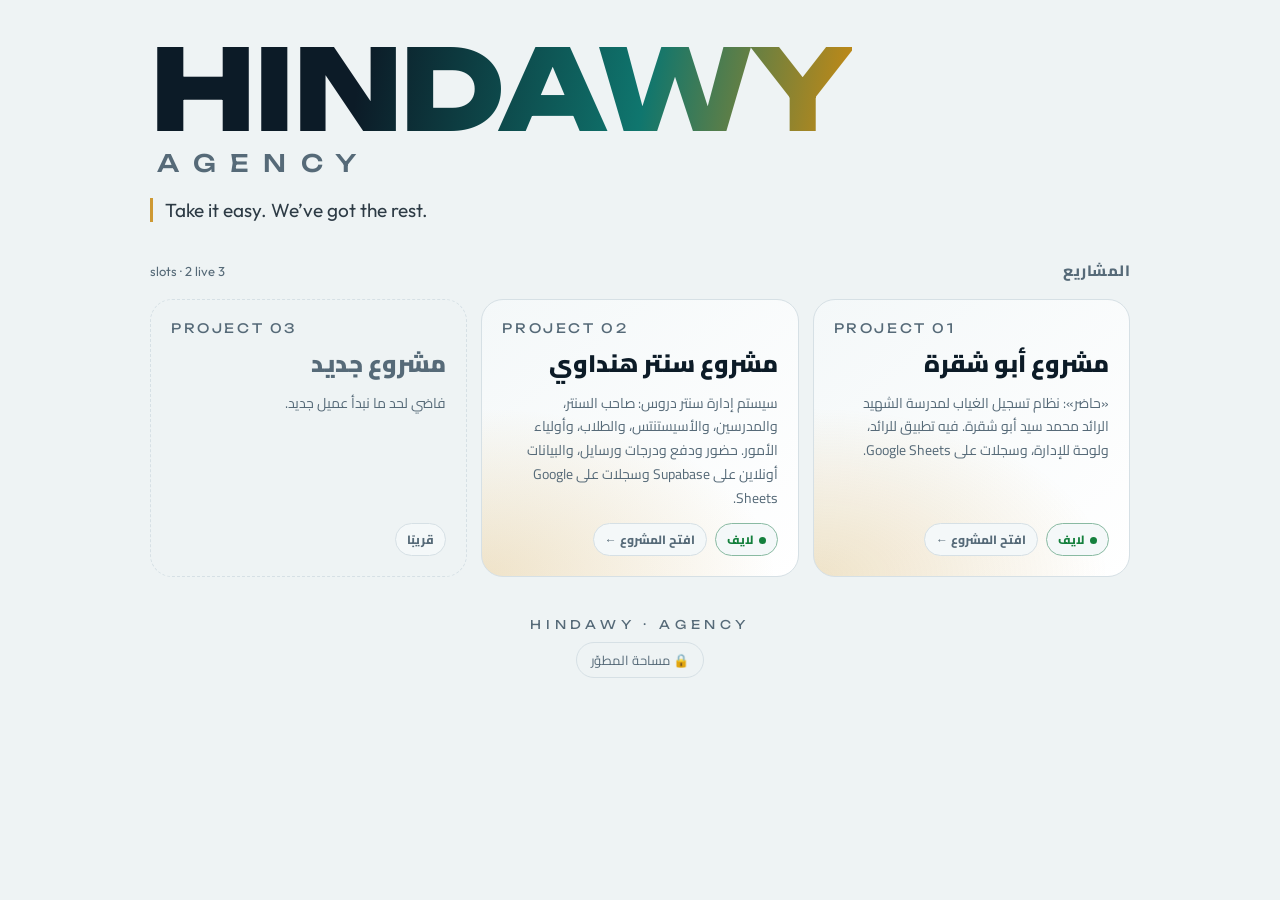
==== index.html @ 333e9ac5 "إضافة مشروع سنتر هنداوي (PROJECT 02) جنب أبو شقرة" ====
<!DOCTYPE html>
<html lang="ar" dir="rtl">
<head>
<meta charset="utf-8">
<meta name="viewport" content="width=device-width, initial-scale=1, viewport-fit=cover">
<meta name="theme-color" content="#06121b">
<title>HINDAWY Agency</title>
<meta name="description" content="HINDAWY Agency — Take it easy. We’ve got the rest.">
<link rel="stylesheet" href="https://fonts.googleapis.com/css2?family=Cairo:wght@500;700;800;900&family=Unbounded:wght@500;800&family=Outfit:wght@400;600&display=swap">
<link rel="stylesheet" href="agency.css">
</head>
<body>
<div class="wrap">
 <header class="brand">
  <div class="w">HINDAWY</div>
  <div class="a">AGENCY</div>
  <div class="q">Take it easy. We’ve got the rest.</div>
 </header>

 <main class="wrap" style="gap:14px">
  <div class="sec-h"><h2>المشاريع</h2><small>3 slots · 2 live</small></div>
  <div class="projects">
   <a class="proj main" href="abu-shaqra/">
    <span class="no">PROJECT 01</span>
    <h3>مشروع أبو شقرة</h3>
    <p>«حاضر»: نظام تسجيل الغياب لمدرسة الشهيد الرائد محمد سيد أبو شقرة. فيه تطبيق للرائد، ولوحة للإدارة، وسجلات على Google Sheets.</p>
    <span class="foot"><span class="chip live">لايف</span><span class="chip">افتح المشروع ←</span></span>
   </a>
   <a class="proj main" href="center/">
    <span class="no">PROJECT 02</span>
    <h3>مشروع سنتر هنداوي</h3>
    <p>سيستم إدارة سنتر دروس: صاحب السنتر، والمدرسين، والأسيستنتس، والطلاب، وأولياء الأمور. حضور ودفع ودرجات ورسايل، والبيانات أونلاين على Supabase وسجلات على Google Sheets.</p>
    <span class="foot"><span class="chip live">لايف</span><span class="chip">افتح المشروع ←</span></span>
   </a>
   <div class="proj ghost"><span class="no">PROJECT 03</span><h3>مشروع جديد</h3><p>فاضي لحد ما نبدأ عميل جديد.</p><span class="foot"><span class="chip">قريبًا</span></span></div>
  </div>
 </main>

 <footer>HINDAWY · AGENCY<a href="studio.html">🔒 مساحة المطوّر</a></footer>
</div>
</body>
</html>
---- agency.css ----
/* HINDAWY Agency — استوديو داكن: وردمارك كبير، شبكة مشاريع مرقّمة */
:root{
  --bg:#06121b; --panel:#0c1f2c; --panel-2:#10283a; --fg:#eaf4f3; --mute:#8fa9b5; --line:#1b3446;
  --teal:#2dd4bf; --teal-deep:#0f766e; --gold:#f5b544; --gold-ink:#2e2100; --live:#4ade80; --lock:#fda4af;
  --f-mark:"Unbounded","Outfit",sans-serif; --f-ar:"Cairo","Segoe UI",Tahoma,sans-serif; --f-en:"Outfit","Cairo",sans-serif;
  color-scheme:dark;
  padding-top:env(safe-area-inset-top,0px);padding-bottom:env(safe-area-inset-bottom,0px);
}
@media (prefers-color-scheme: light){:root{
  --bg:#eef3f4; --panel:#ffffff; --panel-2:#f4f8f9; --fg:#0c1b27; --mute:#566a78; --line:#d6e0e5;
  --teal:#0f766e; --teal-deep:#0b5c56; --gold:#c98a12; --gold-ink:#ffffff; --live:#15803d; --lock:#be123c; color-scheme:light}}
*{box-sizing:border-box}[hidden]{display:none!important}
html{-webkit-text-size-adjust:100%}
body{margin:0;background:var(--bg);color:var(--fg);font-family:var(--f-ar);direction:rtl;
  padding-left:max(16px,env(safe-area-inset-left,0px));padding-right:max(16px,env(safe-area-inset-right,0px));padding-block:26px 48px}
.wrap{max-width:980px;margin:0 auto;display:flex;flex-direction:column;gap:30px}
a{color:inherit}
.brand{display:flex;flex-direction:column;align-items:flex-start;direction:ltr;text-align:left;gap:6px;padding-block:10px 4px}
.brand .w{font-family:var(--f-mark);font-weight:800;font-size:clamp(46px,12vw,112px);line-height:.95;letter-spacing:-.02em;
  background:linear-gradient(100deg,var(--fg) 30%,var(--teal) 70%,var(--gold));-webkit-background-clip:text;background-clip:text;color:transparent}
.brand .a{font-family:var(--f-mark);font-weight:500;font-size:clamp(14px,3.2vw,24px);letter-spacing:.6em;color:var(--mute);padding-left:.3em}
.brand .q{margin-top:14px;font-family:var(--f-en);font-size:clamp(15px,2.4vw,19px);color:var(--fg);opacity:.85;border-left:3px solid var(--gold);padding-left:12px}
.brand .q span{display:block;font-family:var(--f-ar);direction:rtl;text-align:left;font-size:14px;color:var(--mute);margin-top:4px}
.sec-h{display:flex;align-items:baseline;justify-content:space-between;gap:10px;flex-wrap:wrap}
.sec-h h2{margin:0;font-size:15px;font-weight:800;letter-spacing:.5px;color:var(--mute)}
.sec-h small{font-family:var(--f-en);font-size:13px;color:var(--mute)}
.projects{display:grid;grid-template-columns:repeat(auto-fit,minmax(215px,1fr));gap:14px}
.proj{display:flex;flex-direction:column;gap:12px;padding:20px;border-radius:22px;background:var(--panel);border:1px solid var(--line);text-decoration:none;min-width:0;transition:transform .2s,border-color .2s}
a.proj:hover{transform:translateY(-3px);border-color:var(--teal)}
a.proj:focus-visible,.lk:focus-visible,.cls a:focus-visible,.btn:focus-visible,.row:focus-visible{outline:3px solid var(--teal);outline-offset:2px}
.proj .no{font-family:var(--f-mark);font-size:13px;letter-spacing:.2em;color:var(--mute);direction:ltr;text-align:left}
.proj h3{margin:0;font-size:24px;font-weight:900;line-height:1.3}
.proj p{margin:0;font-size:14px;color:var(--mute);line-height:1.7}
.proj .foot{display:flex;gap:8px;flex-wrap:wrap;margin-top:auto}
.proj.ghost{background:transparent;border-style:dashed}
.proj.ghost h3{color:var(--mute)}
.proj.main{background:radial-gradient(420px 240px at 0% 100%,color-mix(in srgb,var(--gold) 22%,transparent),transparent 70%),linear-gradient(140deg,var(--panel-2),var(--panel))}
.chip{font-size:12px;font-weight:800;padding:4px 11px;border-radius:30px;background:var(--panel-2);color:var(--mute);border:1px solid var(--line);white-space:nowrap}
.chip.live{color:var(--live);border-color:color-mix(in srgb,var(--live) 40%,var(--line))}
.chip.live::before{content:"";display:inline-block;width:7px;height:7px;border-radius:50%;background:currentColor;margin-inline-end:6px;animation:pulse 1.6s infinite}
.chip.wait{color:var(--gold);border-color:color-mix(in srgb,var(--gold) 40%,var(--line))}
@keyframes pulse{50%{opacity:.3}}
.box{background:var(--panel);border:1px solid var(--line);border-radius:18px;padding:16px;display:flex;flex-direction:column;gap:10px;min-width:0}
.box h4{margin:0;font-size:15px;font-weight:800}
.grid2{display:grid;grid-template-columns:repeat(auto-fit,minmax(280px,1fr));gap:12px}
.links{display:flex;flex-wrap:wrap;gap:8px}
.lk{display:inline-flex;align-items:center;gap:8px;text-decoration:none;font-size:14px;font-weight:800;padding:9px 14px;border-radius:12px;background:var(--panel-2);border:1px solid var(--line);color:var(--fg);min-width:0}
.lk:hover{border-color:var(--teal);color:var(--teal)}
.lk i{font-style:normal;font-size:11px;font-weight:800;padding:1px 8px;border-radius:20px;background:var(--panel);color:var(--mute);border:1px solid var(--line)}
.lk i.l{color:var(--live)}.lk i.d{color:var(--gold)}.lk i.p{color:var(--lock)}
.classes{display:grid;grid-template-columns:repeat(auto-fill,minmax(200px,1fr));gap:8px}
.cls{background:var(--panel-2);border:1px solid var(--line);border-radius:14px;padding:10px 12px;display:flex;flex-direction:column;gap:8px;min-width:0}
.cls b{font-size:15px;font-weight:800}
.cls .two{display:grid;grid-template-columns:1fr 1fr;gap:6px}
.cls a{text-align:center;text-decoration:none;font-size:13px;font-weight:800;border-radius:10px;padding:7px 4px;border:1px solid var(--line);color:var(--fg);background:var(--panel)}
.cls a:hover{border-color:var(--teal);color:var(--teal)}
.cls a.att{color:var(--live);border-color:color-mix(in srgb,var(--live) 35%,var(--line))}
.lockbar{display:flex;gap:10px;align-items:center;font-size:13px;font-weight:700;color:var(--lock);background:color-mix(in srgb,var(--lock) 10%,transparent);border:1px solid color-mix(in srgb,var(--lock) 30%,var(--line));border-radius:12px;padding:8px 12px}
.steps{margin:0;padding:0 18px 0 0;display:flex;flex-direction:column;gap:8px;font-size:14px;line-height:1.8;color:var(--mute)}
.steps b{color:var(--fg)}
code{font-family:var(--f-en);direction:ltr;display:inline-block;background:var(--panel-2);border:1px solid var(--line);color:var(--fg);border-radius:6px;padding:0 6px;font-size:13px}
.gate{max-width:420px;width:100%;margin:0 auto;background:var(--panel);border:1px solid var(--line);border-radius:22px;padding:22px;display:flex;flex-direction:column;gap:12px}
.gate h2{margin:0;font-size:22px;font-weight:900}
.gate p{margin:0;font-size:14px;color:var(--mute);line-height:1.7}
.gate input{font:inherit;font-size:16px;padding:12px 14px;border-radius:12px;border:1.5px solid var(--line);background:var(--panel-2);color:var(--fg);direction:ltr;text-align:left;width:100%}
.gate input:focus{outline:none;border-color:var(--teal)}
.btn{font:inherit;font-size:16px;font-weight:800;border:0;border-radius:12px;padding:12px;background:var(--teal-deep);color:#fff;cursor:pointer}
.err{min-height:1.2em;font-size:13px;color:var(--lock);font-weight:700}
.topbar{display:flex;justify-content:space-between;align-items:center;gap:10px;flex-wrap:wrap}
.topbar a{font-size:14px;font-weight:700;color:var(--teal);text-decoration:none}
footer{text-align:center;font-family:var(--f-mark);font-size:12px;letter-spacing:.4em;color:var(--mute);padding-top:10px;display:flex;flex-direction:column;gap:10px;align-items:center}
footer a{font-family:var(--f-ar);letter-spacing:0;font-size:13px;color:var(--mute);text-decoration:none;border:1px solid var(--line);border-radius:20px;padding:5px 14px}
footer a:hover{color:var(--teal);border-color:var(--teal)}
@media (prefers-reduced-motion:reduce){.proj{transition:none}.chip.live::before{animation:none}}
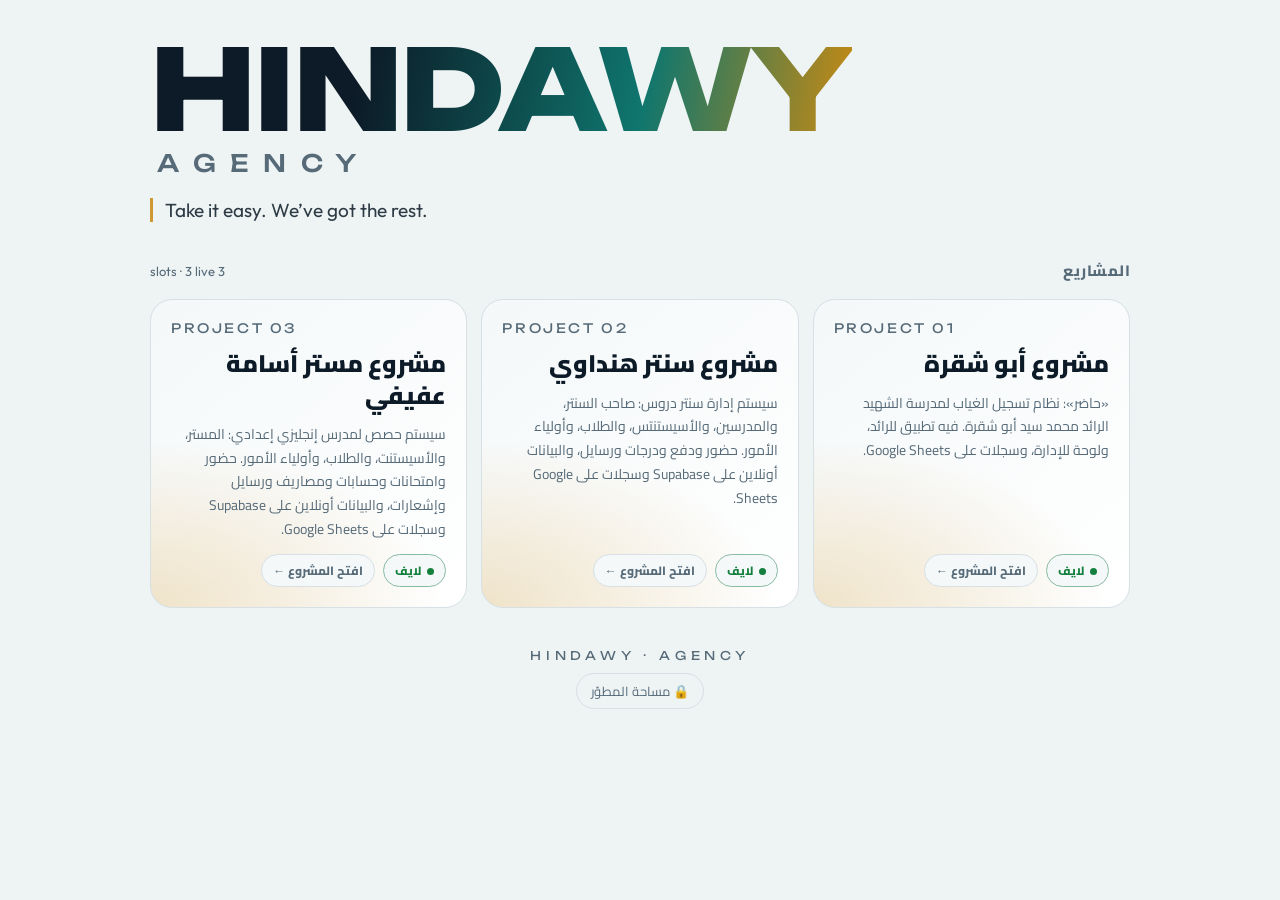
==== commit cf07bf71: "PROJECT 03: مشروع مستر أسامة عفيفي" ====
--- a/index.html
+++ b/index.html
@@ -18,7 +18,7 @@
  </header>
 
  <main class="wrap" style="gap:14px">
-  <div class="sec-h"><h2>المشاريع</h2><small>3 slots · 2 live</small></div>
+  <div class="sec-h"><h2>المشاريع</h2><small>3 slots · 3 live</small></div>
   <div class="projects">
    <a class="proj main" href="abu-shaqra/">
     <span class="no">PROJECT 01</span>
@@ -32,7 +32,12 @@
     <p>سيستم إدارة سنتر دروس: صاحب السنتر، والمدرسين، والأسيستنتس، والطلاب، وأولياء الأمور. حضور ودفع ودرجات ورسايل، والبيانات أونلاين على Supabase وسجلات على Google Sheets.</p>
     <span class="foot"><span class="chip live">لايف</span><span class="chip">افتح المشروع ←</span></span>
    </a>
-   <div class="proj ghost"><span class="no">PROJECT 03</span><h3>مشروع جديد</h3><p>فاضي لحد ما نبدأ عميل جديد.</p><span class="foot"><span class="chip">قريبًا</span></span></div>
+   <a class="proj main" href="osama-afifi/">
+    <span class="no">PROJECT 03</span>
+    <h3>مشروع مستر أسامة عفيفي</h3>
+    <p>سيستم حصص لمدرس إنجليزي إعدادي: المستر، والأسيستنت، والطلاب، وأولياء الأمور. حضور وامتحانات وحسابات ومصاريف ورسايل وإشعارات، والبيانات أونلاين على Supabase وسجلات على Google Sheets.</p>
+    <span class="foot"><span class="chip live">لايف</span><span class="chip">افتح المشروع ←</span></span>
+   </a>
   </div>
  </main>
 
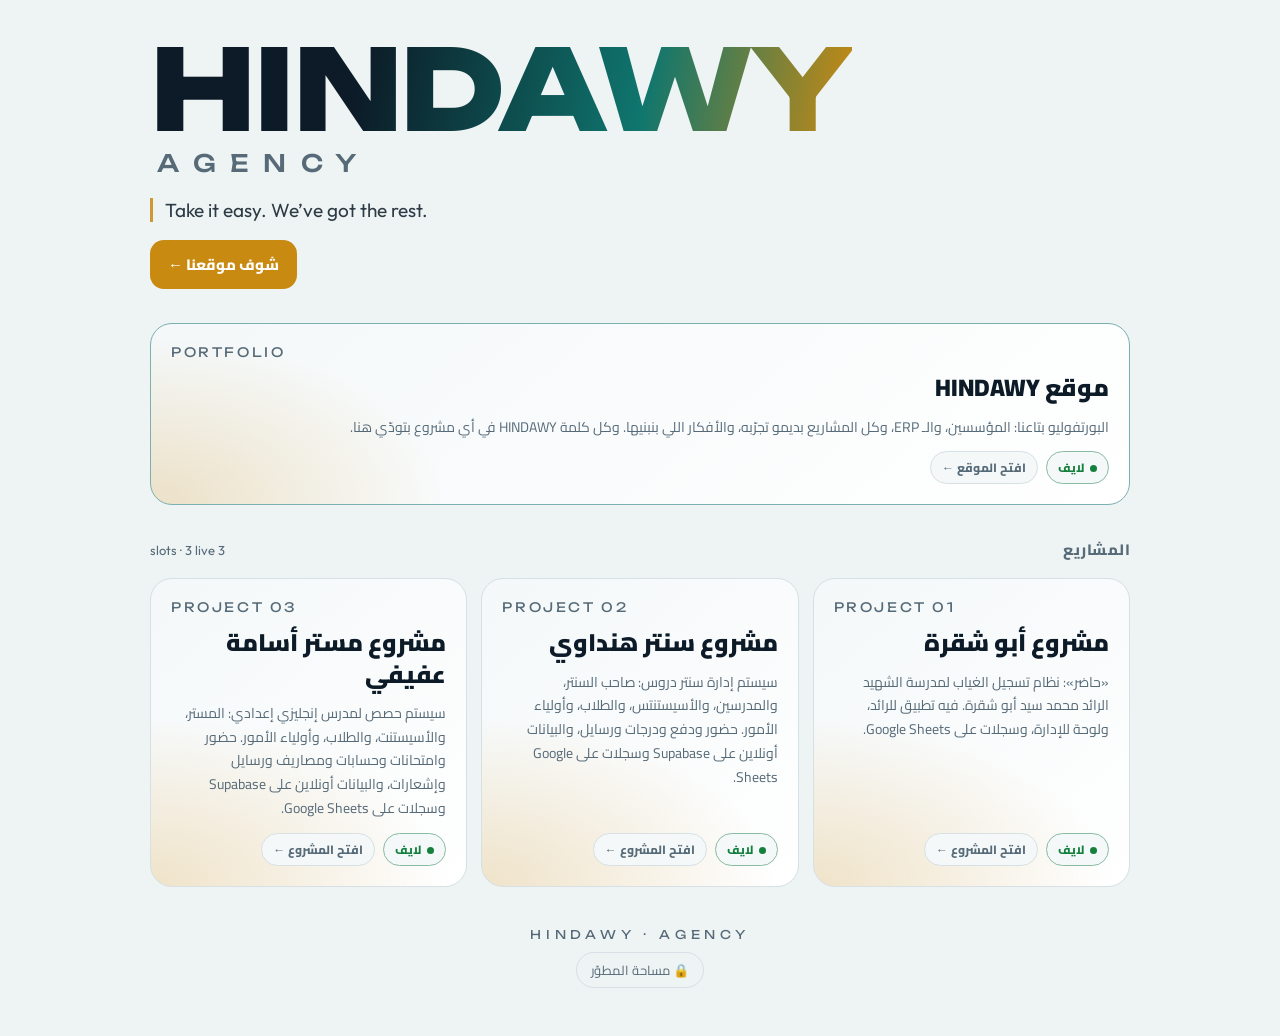
==== commit 83ae2388: "Portfolio card and HINDAWY credit links" ====
--- a/index.html
+++ b/index.html
@@ -15,7 +15,15 @@
   <div class="w">HINDAWY</div>
   <div class="a">AGENCY</div>
   <div class="q">Take it easy. We’ve got the rest.</div>
+  <a class="pf-btn" href="https://ahmedelhendway0-byte.github.io/portfolio/" target="_blank" rel="noopener">شوف موقعنا ←</a>
  </header>
+
+ <a class="proj main pf" href="https://ahmedelhendway0-byte.github.io/portfolio/" target="_blank" rel="noopener">
+  <span class="no">PORTFOLIO</span>
+  <h3>موقع HINDAWY</h3>
+  <p>البورتفوليو بتاعنا: المؤسسين، والـ ERP، وكل المشاريع بديمو تجرّبه، والأفكار اللي بنبنيها. وكل كلمة HINDAWY في أي مشروع بتودّي هنا.</p>
+  <span class="foot"><span class="chip live">لايف</span><span class="chip">افتح الموقع ←</span></span>
+ </a>
 
  <main class="wrap" style="gap:14px">
   <div class="sec-h"><h2>المشاريع</h2><small>3 slots · 3 live</small></div>
@@ -41,7 +49,7 @@
   </div>
  </main>
 
- <footer>HINDAWY · AGENCY<a href="studio.html">🔒 مساحة المطوّر</a></footer>
+ <footer><a class="hw" href="https://ahmedelhendway0-byte.github.io/portfolio/" target="_blank" rel="noopener">HINDAWY · AGENCY</a><a href="studio.html">🔒 مساحة المطوّر</a></footer>
 </div>
 </body>
 </html>
--- a/agency.css
+++ b/agency.css
@@ -71,4 +71,9 @@
 footer{text-align:center;font-family:var(--f-mark);font-size:12px;letter-spacing:.4em;color:var(--mute);padding-top:10px;display:flex;flex-direction:column;gap:10px;align-items:center}
 footer a{font-family:var(--f-ar);letter-spacing:0;font-size:13px;color:var(--mute);text-decoration:none;border:1px solid var(--line);border-radius:20px;padding:5px 14px}
 footer a:hover{color:var(--teal);border-color:var(--teal)}
+footer a.hw{font-family:var(--f-mark);letter-spacing:.4em;font-size:12px;border:0;padding:0}
+/* the portfolio: a button under the slogan and a wide card above the projects */
+.pf-btn{margin-top:12px;align-self:flex-start;direction:rtl;font-weight:800;font-size:15px;text-decoration:none;color:var(--gold-ink);background:var(--gold);padding:10px 18px;border-radius:14px}
+.pf-btn:hover{filter:brightness(1.08)}
+.proj.pf{border-color:color-mix(in srgb,var(--teal) 45%,var(--line))}
 @media (prefers-reduced-motion:reduce){.proj{transition:none}.chip.live::before{animation:none}}
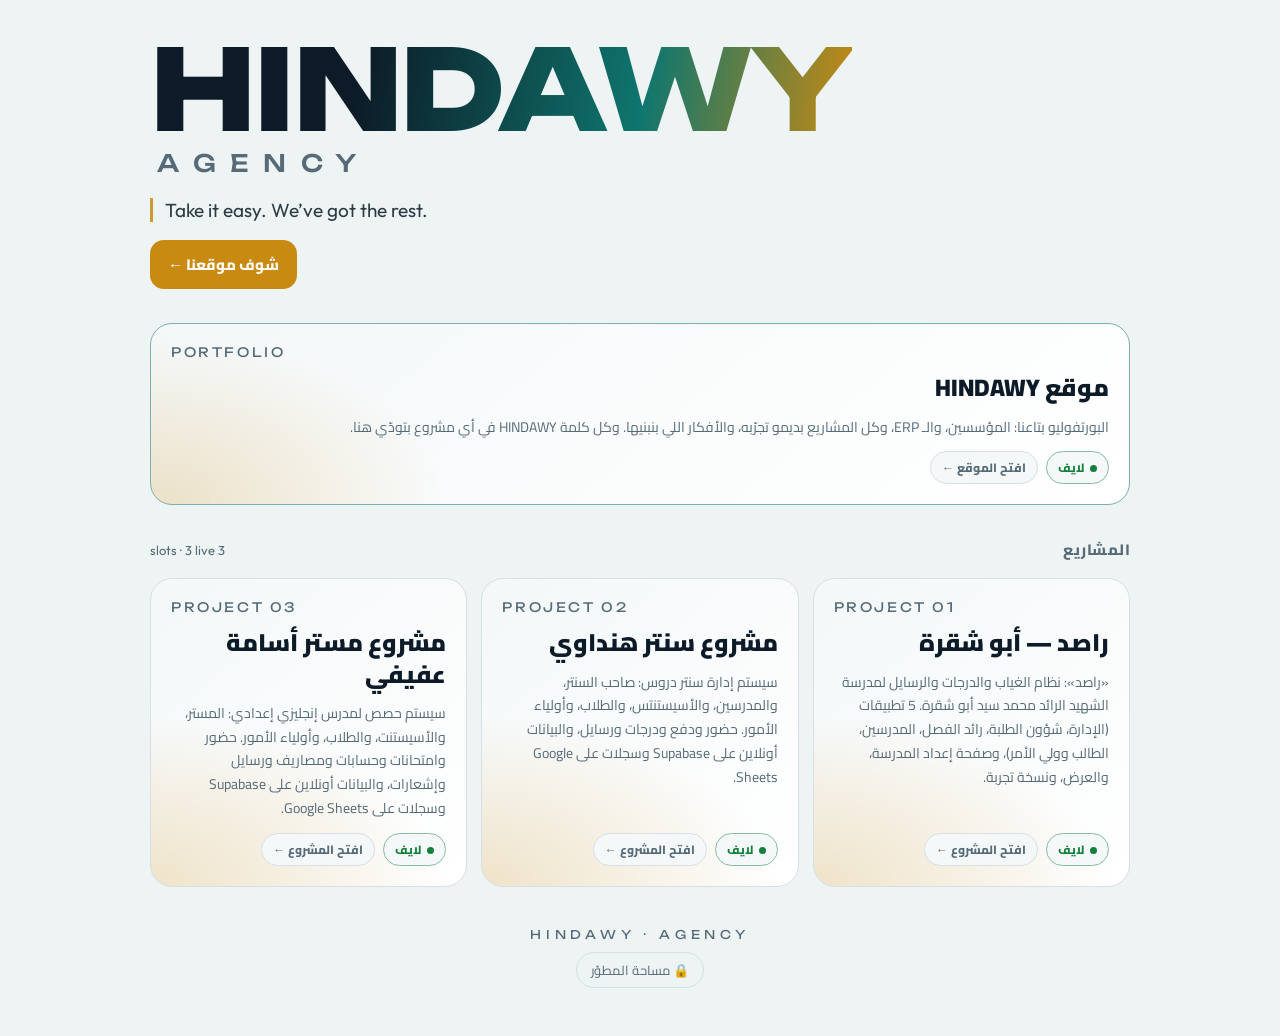
==== commit b197e1de: "راصد أبو شقرة: العرض ونسخة التجربة والإعداد والتطبيقات الحقيقية" ====
--- a/index.html
+++ b/index.html
@@ -30,8 +30,8 @@
   <div class="projects">
    <a class="proj main" href="abu-shaqra/">
     <span class="no">PROJECT 01</span>
-    <h3>مشروع أبو شقرة</h3>
-    <p>«حاضر»: نظام تسجيل الغياب لمدرسة الشهيد الرائد محمد سيد أبو شقرة. فيه تطبيق للرائد، ولوحة للإدارة، وسجلات على Google Sheets.</p>
+    <h3>راصد — أبو شقرة</h3>
+    <p>«راصد»: نظام الغياب والدرجات والرسايل لمدرسة الشهيد الرائد محمد سيد أبو شقرة. 5 تطبيقات (الإدارة، شؤون الطلبة، رائد الفصل، المدرسين، الطالب وولي الأمر)، وصفحة إعداد المدرسة، والعرض، ونسخة تجربة.</p>
     <span class="foot"><span class="chip live">لايف</span><span class="chip">افتح المشروع ←</span></span>
    </a>
    <a class="proj main" href="center/">
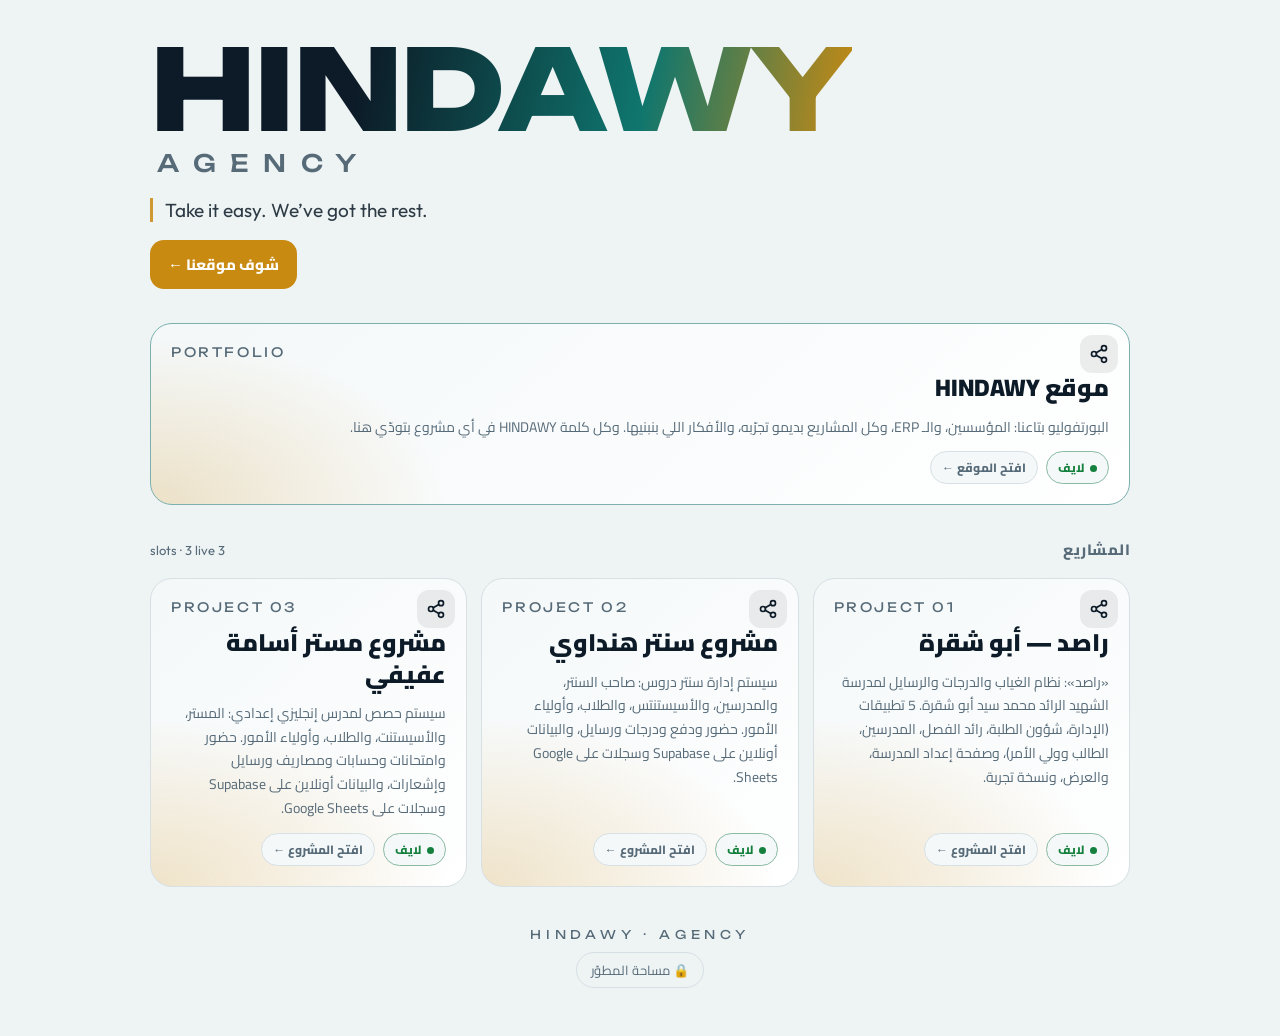
==== commit 44b76469: "زرار مشاركة (واتساب/نسخ) لكل لينك" ====
--- a/index.html
+++ b/index.html
@@ -51,5 +51,6 @@
 
  <footer><a class="hw" href="https://ahmedelhendway0-byte.github.io/portfolio/" target="_blank" rel="noopener">HINDAWY · AGENCY</a><a href="studio.html">🔒 مساحة المطوّر</a></footer>
 </div>
+<script src="share.js?v=1"></script>
 </body>
 </html>
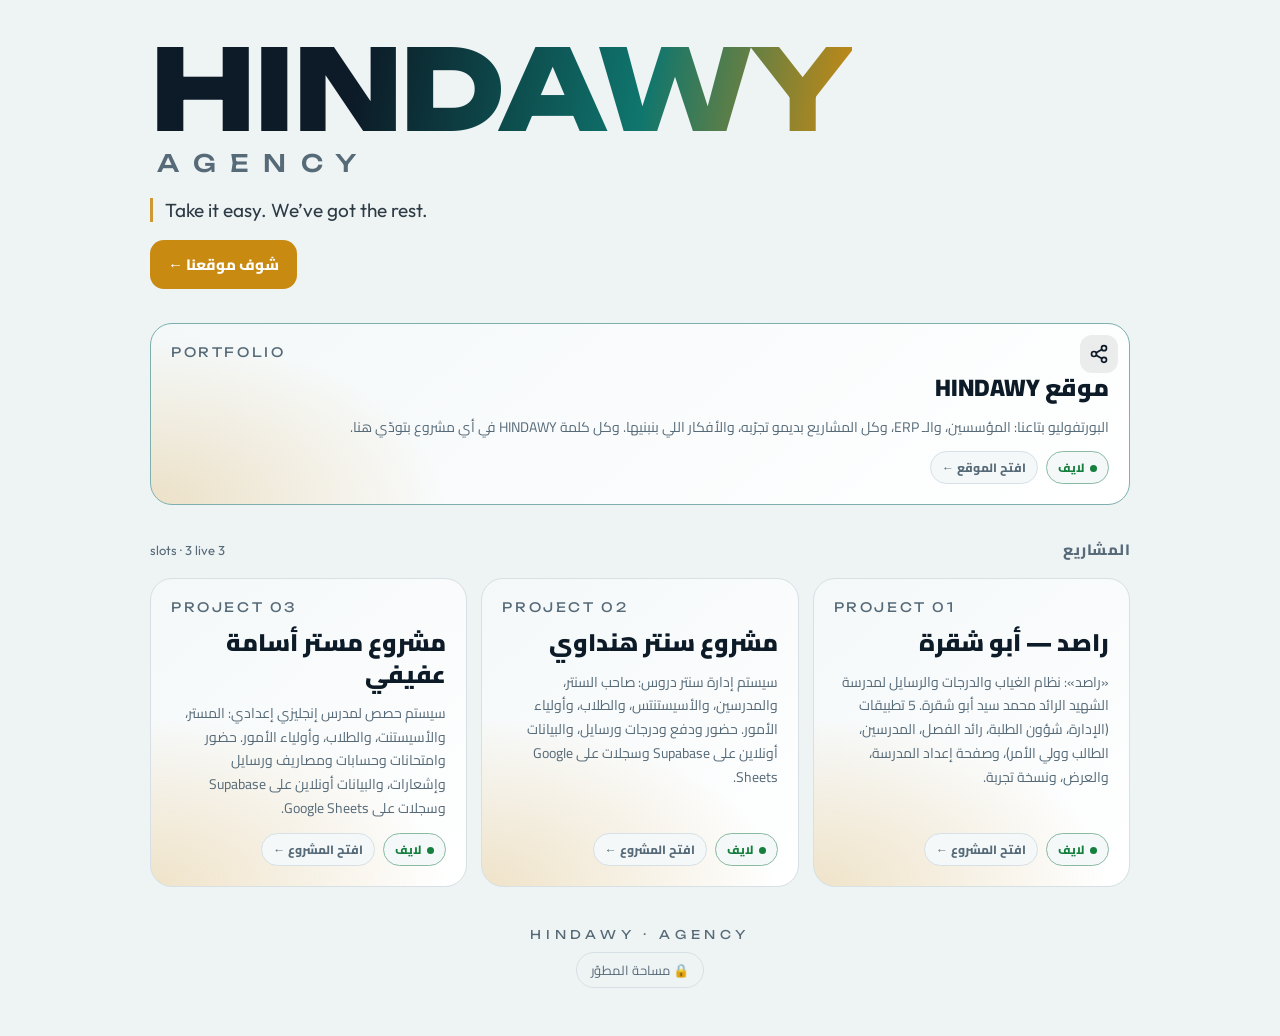
==== commit 2a716311: "المشاركة: لينكات المشروع اللي تخص العميل بس" ====
--- a/index.html
+++ b/index.html
@@ -51,6 +51,6 @@
 
  <footer><a class="hw" href="https://ahmedelhendway0-byte.github.io/portfolio/" target="_blank" rel="noopener">HINDAWY · AGENCY</a><a href="studio.html">🔒 مساحة المطوّر</a></footer>
 </div>
-<script src="share.js?v=1"></script>
+<script src="share.js?v=2"></script>
 </body>
 </html>
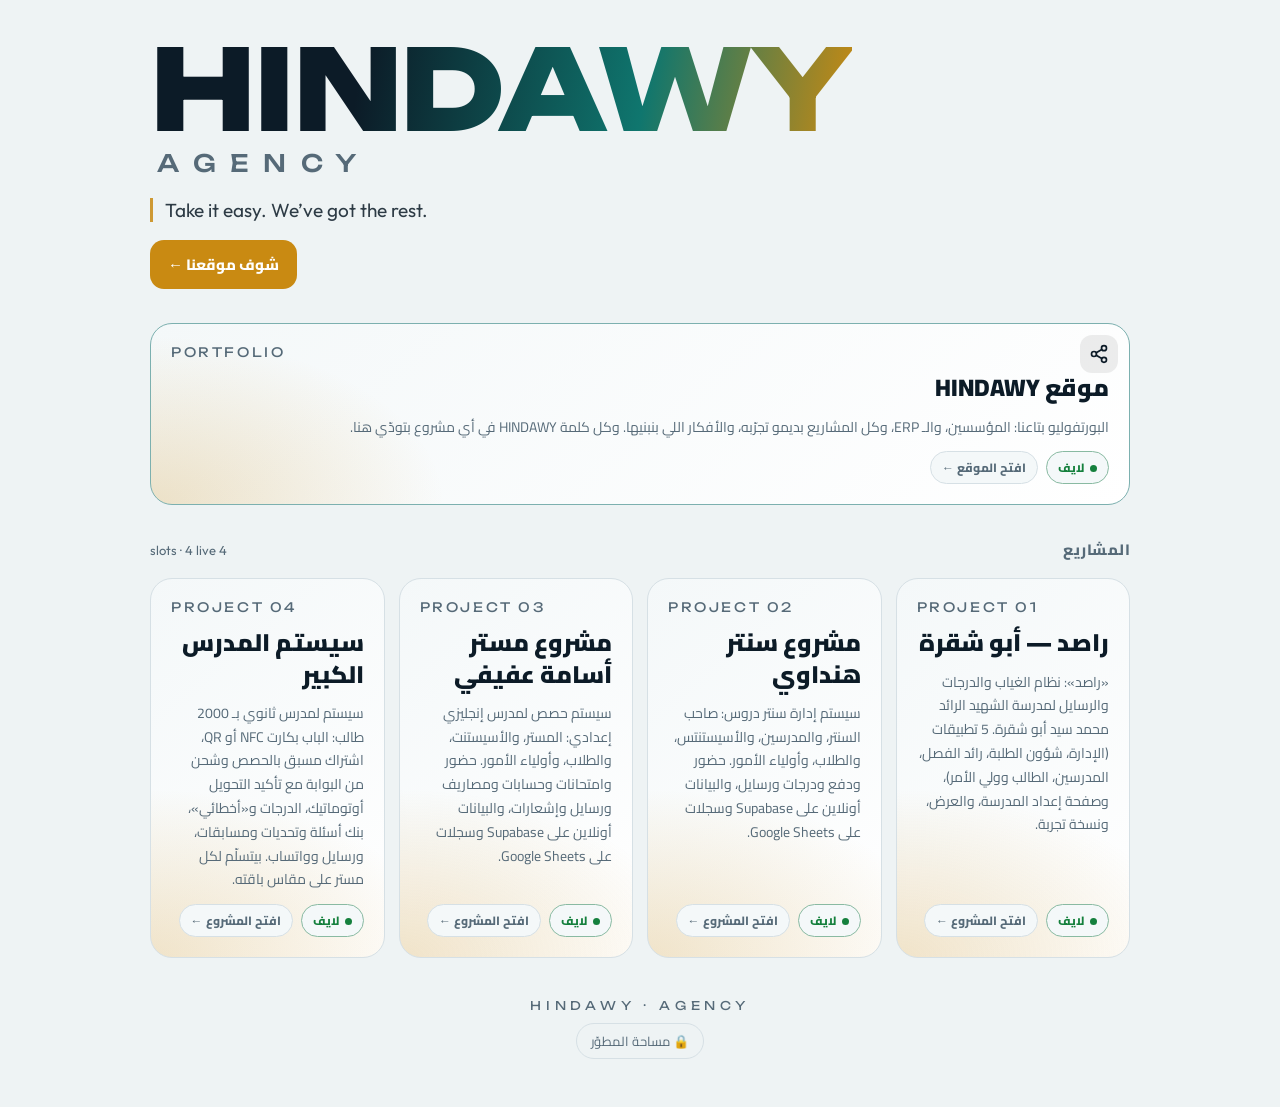
==== commit c09d4d74: "PROJECT 04: سيستم المدرس الكبير" ====
--- a/index.html
+++ b/index.html
@@ -26,7 +26,7 @@
  </a>
 
  <main class="wrap" style="gap:14px">
-  <div class="sec-h"><h2>المشاريع</h2><small>3 slots · 3 live</small></div>
+  <div class="sec-h"><h2>المشاريع</h2><small>4 slots · 4 live</small></div>
   <div class="projects">
    <a class="proj main" href="abu-shaqra/">
     <span class="no">PROJECT 01</span>
@@ -46,6 +46,12 @@
     <p>سيستم حصص لمدرس إنجليزي إعدادي: المستر، والأسيستنت، والطلاب، وأولياء الأمور. حضور وامتحانات وحسابات ومصاريف ورسايل وإشعارات، والبيانات أونلاين على Supabase وسجلات على Google Sheets.</p>
     <span class="foot"><span class="chip live">لايف</span><span class="chip">افتح المشروع ←</span></span>
    </a>
+   <a class="proj main" href="teacher-pro/">
+    <span class="no">PROJECT 04</span>
+    <h3>سيستم المدرس الكبير</h3>
+    <p>سيستم لمدرس ثانوي بـ 2000 طالب: الباب بكارت NFC أو QR، اشتراك مسبق بالحصص وشحن من البوابة مع تأكيد التحويل أوتوماتيك، الدرجات و«أخطائي»، بنك أسئلة وتحديات ومسابقات، ورسايل وواتساب. بيتسلّم لكل مستر على مقاس باقته.</p>
+    <span class="foot"><span class="chip live">لايف</span><span class="chip">افتح المشروع ←</span></span>
+   </a>
   </div>
  </main>
 
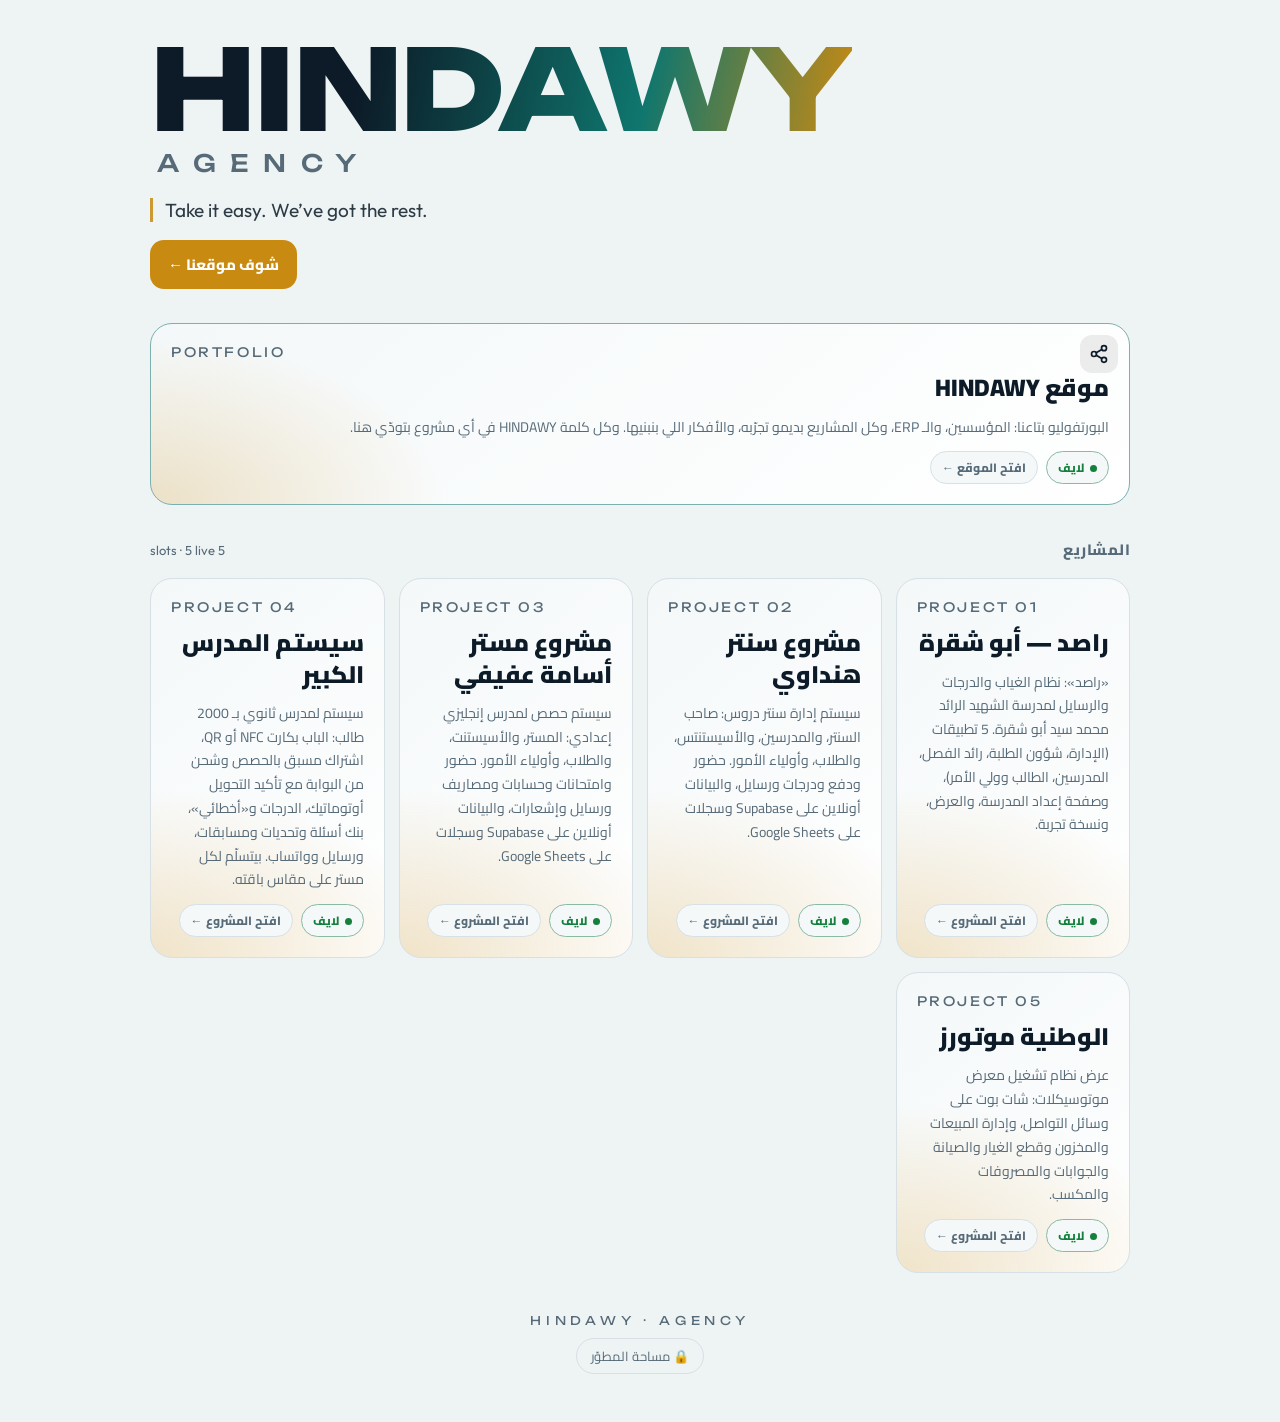
==== commit 82a09d53: "Add Alwatanya Motors project" ====
--- a/index.html
+++ b/index.html
@@ -26,7 +26,7 @@
  </a>
 
  <main class="wrap" style="gap:14px">
-  <div class="sec-h"><h2>المشاريع</h2><small>4 slots · 4 live</small></div>
+  <div class="sec-h"><h2>المشاريع</h2><small>5 slots · 5 live</small></div>
   <div class="projects">
    <a class="proj main" href="abu-shaqra/">
     <span class="no">PROJECT 01</span>
@@ -52,6 +52,12 @@
     <p>سيستم لمدرس ثانوي بـ 2000 طالب: الباب بكارت NFC أو QR، اشتراك مسبق بالحصص وشحن من البوابة مع تأكيد التحويل أوتوماتيك، الدرجات و«أخطائي»، بنك أسئلة وتحديات ومسابقات، ورسايل وواتساب. بيتسلّم لكل مستر على مقاس باقته.</p>
     <span class="foot"><span class="chip live">لايف</span><span class="chip">افتح المشروع ←</span></span>
    </a>
+   <a class="proj main" href="alwatanya/">
+    <span class="no">PROJECT 05</span>
+    <h3>الوطنية موتورز</h3>
+    <p>عرض نظام تشغيل معرض موتوسيكلات: شات بوت على وسائل التواصل، وإدارة المبيعات والمخزون وقطع الغيار والصيانة والجوابات والمصروفات والمكسب.</p>
+    <span class="foot"><span class="chip live">لايف</span><span class="chip">افتح المشروع ←</span></span>
+   </a>
   </div>
  </main>
 
